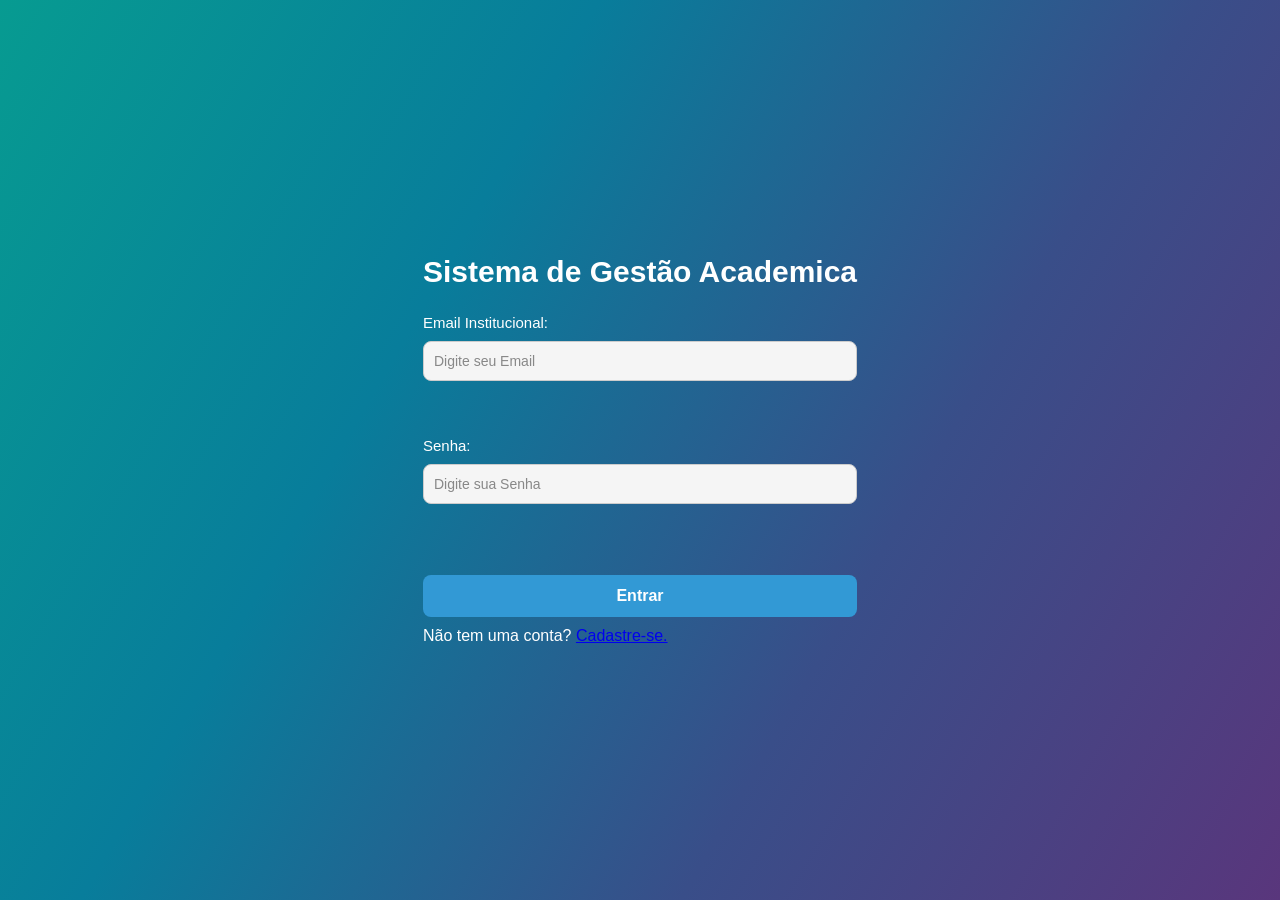
==== index.html @ 7edfbf4e "Primeiro envio do projeto" ====
<!DOCTYPE html>
<html lang="pt-br">
<head>
    <meta charset="UTF-8">
    <meta name="viewport" content="width=device-width, initial-scale=1.0">
    <title>Tela de Login</title>
    <link rel="stylesheet" href="/login.css">
</head>
<body>

    <div>

    <h1>Sistema de Gestão Academica</h1>

    <form>

        <label for="email">Email Institucional:</label>
        <input type="email" id="email" placeholder="Digite seu Email" required>

        <br><br><label for="senha">Senha:</label>
        <input type="password" id="senha" placeholder="Digite sua Senha" required>

        <br><br><button type="submit">Entrar</button>

        <p class="cadastro"> Não tem uma conta? <a href="cadastro.html">Cadastre-se.</a></p>
    </form>

    <script></script>

</div>
</body>


</html>
---- login.css ----
* {
    margin: 0;
    padding: 0;
    box-sizing: border-box;
}

/* Fundo da página */
body {
    min-height: 100vh;
    display: flex;
    justify-content: center;
    align-items: center;
    font-family: Arial, sans-serif;

    background: linear-gradient(
        120deg,
        #079b91,
        #087d9b,
        #394e89,
        #59367c
    );
}

/* Quadro principal */
.login-card {
    width: 350px;
    padding: 30px;
    border-radius: 15px;

    background: rgba(255, 255, 255, 0.15);
    border: 2px solid rgba(255, 255, 255, 0.3);
    box-shadow: 0 5px 20px rgba(0, 0, 0, 0.2);
}

/* Título */
h1 {
    color: white;
    font-size: 30px;
    text-align: center;
    margin-bottom: 25px;
}

/* Formulário */
form {
    display: flex;
    flex-direction: column;
    gap: 10px;
}

/* Identificação dos campos */
label {
    color: white;
    font-size: 15px;
}

/* Campos de entrada */
input {
    width: 100%;
    height: 40px;
    padding: 10px;

    border: 1px solid #ccc;
    border-radius: 8px;
    outline: none;

    background-color: #f5f5f5;
    font-size: 14px;
}

/* Placeholder */
input::placeholder {
    color: #888;
}

/* Campo selecionado */
input:focus {
    border: 2px solid #3299d5;
}

/* Botão */
button {
    width: 100%;
    height: 42px;
    margin-top: 15px;

    border: none;
    border-radius: 8px;
    background-color: #3299d5;
    color: white;

    font-size: 16px;
    font-weight: bold;
    cursor: pointer;
}

/* Efeito do botão */
button:hover {
    background-color: #2384c2;
}

.cadastro {
    color: white;
}

/* Ajuste para telas pequenas */
@media (max-width: 400px) {
    .login-card {
        width: calc(100% - 32px);
        padding: 25px;
    }
}
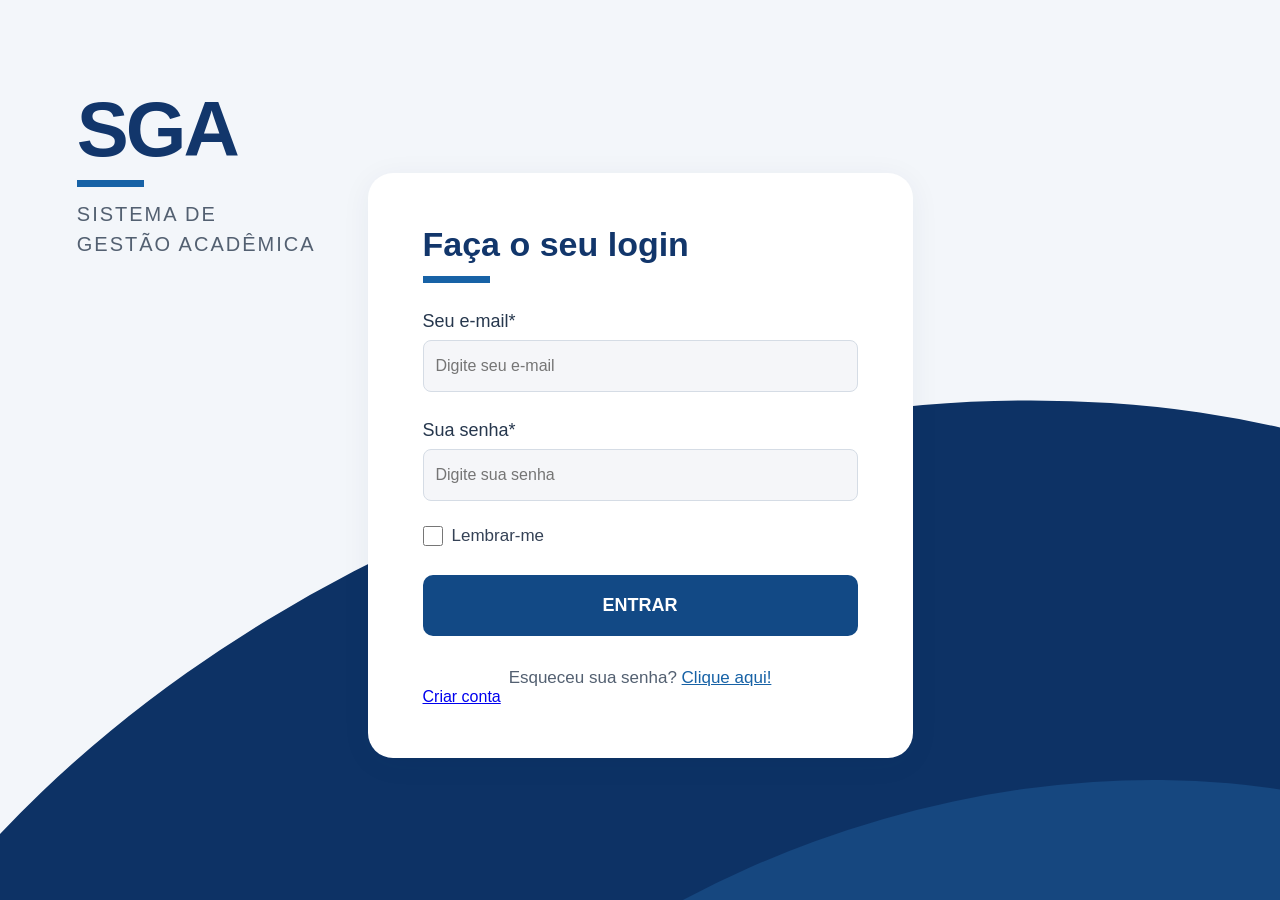
==== commit 8de5977c: "alterações-1" ====
--- a/index.html
+++ b/index.html
@@ -1,34 +1,93 @@
-<!DOCTYPE html>
-<html lang="pt-br">
-<head>
-    <meta charset="UTF-8">
-    <meta name="viewport" content="width=device-width, initial-scale=1.0">
-    <title>Tela de Login</title>
-    <link rel="stylesheet" href="/login.css">
-</head>
-<body>
+<!DOCTYPE html>  <html lang="pt-br">  
+<head>  
+    <meta charset="UTF-8">  
+    <meta name="viewport" content="width=device-width, initial-scale=1.0">  
+    <title>Login - SGA</title>  
+    <link rel="stylesheet" href="login.css">  
+</head>  
+<body>  <main class="container">  
 
-    <div>
+    <!-- Logo do sistema -->  
+    <div class="logo">  
+        <h1>SGA</h1>  
+        <span></span>  
+        <p>SISTEMA DE<br>GESTÃO ACADÊMICA</p>  
+    </div>  
 
-    <h1>Sistema de Gestão Academica</h1>
+    <!-- Fundo decorativo -->  
+    <div class="fundo">  
+        <div class="onda onda1"></div>  
+        <div class="onda onda2"></div>  
+    </div>  
 
-    <form>
+    <!-- Formulário de login -->  
+    <section class="login">  
 
-        <label for="email">Email Institucional:</label>
-        <input type="email" id="email" placeholder="Digite seu Email" required>
+        <h2>Faça o seu login</h2>  
+        <div class="linha"></div>  
 
-        <br><br><label for="senha">Senha:</label>
-        <input type="password" id="senha" placeholder="Digite sua Senha" required>
+        <form id="loginForm">  
 
-        <br><br><button type="submit">Entrar</button>
+            <!-- E-mail -->  
+            <div class="campo">  
+                <label for="email">Seu e-mail*</label>  
+                <input  
+                    type="email"  
+                    id="email"  
+                    name="email"  
+                    placeholder="Digite seu e-mail"  
+                    required  
+                >  
+            </div>  
 
-        <p class="cadastro"> Não tem uma conta? <a href="cadastro.html">Cadastre-se.</a></p>
-    </form>
+            <!-- Senha -->  
+            <div class="campo">  
+                <label for="senha">Sua senha*</label>  
+                <input  
+                    type="password"  
+                    id="senha"  
+                    name="senha"  
+                    placeholder="Digite sua senha"  
+                    required  
+                >  
+            </div>  
 
-    <script></script>
+            <!-- Lembrar-me -->  
+            <div class="lembrar">  
+                <input  
+                    type="checkbox"  
+                    id="lembrar"  
+                    name="lembrar"  
+                >  
+                <label for="lembrar">Lembrar-me</label>  
+            </div>  
 
-</div>
-</body>
+            <!-- Botão entrar -->  
+            <button type="submit" class="botao-entrar">  
+                ENTRAR  
+            </button>  
 
+            <!-- Recuperação de senha -->  
+            <p class="esqueceu">  
+                Esqueceu sua senha?  
+                <a href="#">Clique aqui!</a>  
+            </p>  
 
+            <!-- Botão criar conta -->  
+            <a href="cadastro.html" class="botao-cadastro">  
+                Criar conta  
+            </a>  
+
+            <!-- Mensagem de validação -->  
+            <p id="mensagem"></p>  
+
+        </form>  
+
+    </section>  
+
+</main>  
+
+<script src="login.js"></script>
+
+</body>  
 </html>
--- a/login.css
+++ b/login.css
@@ -4,108 +4,268 @@
     box-sizing: border-box;
 }
 
-/* Fundo da página */
 body {
+    font-family: Arial, Helvetica, sans-serif;
+    background-color: #f3f6fa;
+    color: #152b4a;
     min-height: 100vh;
+}
+
+.container {
+    min-height: 100vh;
+    width: 100%;
+    position: relative;
     display: flex;
+    align-items: center;
     justify-content: center;
-    align-items: center;
-    font-family: Arial, sans-serif;
-
-    background: linear-gradient(
-        120deg,
-        #079b91,
-        #087d9b,
-        #394e89,
-        #59367c
-    );
-}
-
-/* Quadro principal */
-.login-card {
-    width: 350px;
-    padding: 30px;
-    border-radius: 15px;
-
-    background: rgba(255, 255, 255, 0.15);
-    border: 2px solid rgba(255, 255, 255, 0.3);
-    box-shadow: 0 5px 20px rgba(0, 0, 0, 0.2);
-}
-
-/* Título */
-h1 {
-    color: white;
-    font-size: 30px;
-    text-align: center;
-    margin-bottom: 25px;
-}
-
-/* Formulário */
-form {
+    overflow: hidden;
+}
+
+/* Fundo com curvas */
+.fundo {
+    position: absolute;
+    inset: 0;
+    overflow: hidden;
+    z-index: 0;
+    pointer-events: none;
+}
+
+.onda {
+    position: absolute;
+    border-radius: 50%;
+    transform: rotate(-20deg);
+}
+
+.onda1 {
+    background-color: #0d3265;
+    width: 160vw;
+    height: 150vh;
+    left: -20vw;
+    bottom: -100vh;
+}
+
+.onda2 {
+    background-color: #16477f;
+    width: 115vw;
+    height: 115vh;
+    left: 20vw;
+    bottom: -105vh;
+}
+
+/* Logo */
+.logo {
+    position: absolute;
+    top: 10%;
+    left: 6%;
+    z-index: 2;
+}
+
+.logo h1 {
+    font-size: 78px;
+    font-weight: bold;
+    color: #12366b;
+    line-height: 1;
+    letter-spacing: -3px;
+}
+
+.logo span {
+    display: block;
+    width: 67px;
+    height: 7px;
+    background-color: #1762a6;
+    margin: 12px 0;
+}
+
+.logo p {
+    font-size: 20px;
+    color: #536071;
+    line-height: 1.5;
+    letter-spacing: 2px;
+}
+
+/* Cartão de login */
+.login {
+    position: relative;
+    z-index: 2;
+    width: 545px;
+    padding: 52px 55px;
+    background-color: #ffffff;
+    border-radius: 25px;
+    box-shadow: 0 5px 30px rgba(20, 45, 80, 0.06);
+    margin-top: 30px;
+}
+
+.login h2 {
+    font-size: 34px;
+    color: #12366b;
+    margin-bottom: 12px;
+}
+
+.linha {
+    width: 67px;
+    height: 7px;
+    background-color: #1762a6;
+    margin-bottom: 28px;
+}
+
+/* Campos */
+.campo {
     display: flex;
     flex-direction: column;
-    gap: 10px;
-}
-
-/* Identificação dos campos */
-label {
-    color: white;
-    font-size: 15px;
-}
-
-/* Campos de entrada */
-input {
+    margin-bottom: 28px;
+}
+
+.campo label {
+    font-size: 18px;
+    color: #26374d;
+    margin-bottom: 8px;
+}
+
+.campo input {
     width: 100%;
-    height: 40px;
-    padding: 10px;
-
-    border: 1px solid #ccc;
+    height: 52px;
+    border: 1px solid #d5dce5;
     border-radius: 8px;
+    background-color: #f5f6f9;
+    padding: 0 12px;
+    font-size: 16px;
     outline: none;
-
-    background-color: #f5f5f5;
-    font-size: 14px;
-}
-
-/* Placeholder */
-input::placeholder {
-    color: #888;
-}
-
-/* Campo selecionado */
-input:focus {
-    border: 2px solid #3299d5;
+    transition: 0.3s;
+}
+
+.campo input:focus {
+    border-color: #1762a6;
+    box-shadow: 0 0 0 3px rgba(23, 98, 166, 0.12);
+}
+
+/* Lembrar-me */
+.lembrar {
+    display: flex;
+    align-items: center;
+    gap: 9px;
+    margin-top: -3px;
+    margin-bottom: 29px;
+}
+
+.lembrar input {
+    width: 20px;
+    height: 20px;
+    accent-color: #14508d;
+    cursor: pointer;
+}
+
+.lembrar label {
+    font-size: 17px;
+    color: #354256;
+    cursor: pointer;
 }
 
 /* Botão */
 button {
     width: 100%;
-    height: 42px;
-    margin-top: 15px;
-
+    height: 61px;
+    background-color: #124985;
+    color: white;
     border: none;
-    border-radius: 8px;
-    background-color: #3299d5;
-    color: white;
-
-    font-size: 16px;
+    border-radius: 10px;
+    font-size: 18px;
     font-weight: bold;
     cursor: pointer;
-}
-
-/* Efeito do botão */
+    transition: 0.3s;
+}
+
 button:hover {
-    background-color: #2384c2;
-}
-
-.cadastro {
-    color: white;
-}
-
-/* Ajuste para telas pequenas */
-@media (max-width: 400px) {
-    .login-card {
-        width: calc(100% - 32px);
-        padding: 25px;
+    background-color: #0d3265;
+}
+
+/* Esqueceu a senha */
+.esqueceu {
+    text-align: center;
+    margin-top: 32px;
+    font-size: 17px;
+    color: #536071;
+}
+
+.esqueceu a {
+    color: #1762a6;
+    text-decoration: underline;
+    font-weight: 500;
+}
+
+.esqueceu a:hover {
+    color: #0d3265;
+}
+
+/* Responsividade */
+@media (max-width: 768px) {
+    .container {
+        flex-direction: column;
+        justify-content: center;
+        padding: 30px 20px;
+        gap: 30px;
+    }
+
+    .logo {
+        position: relative;
+        top: auto;
+        left: auto;
+        align-self: flex-start;
+        margin-left: 5%;
+    }
+
+    .logo h1 {
+        font-size: 55px;
+    }
+
+    .logo p {
+        font-size: 15px;
+    }
+
+    .login {
+        width: 100%;
+        max-width: 480px;
+        padding: 35px 28px;
+        margin-top: 0;
+        border-radius: 20px;
+    }
+
+    .login h2 {
+        font-size: 27px;
+    }
+
+    .campo label {
+        font-size: 16px;
+    }
+
+    .esqueceu {
+        font-size: 14px;
+    }
+
+    .onda1 {
+        width: 200vw;
+        height: 100vh;
+        left: -45vw;
+        bottom: -75vh;
+    }
+
+    .onda2 {
+        width: 150vw;
+        height: 80vh;
+        left: 15vw;
+        bottom: -75vh;
+    }
+}
+
+@media (max-width: 380px) {
+    .login {
+        padding: 28px 20px;
+    }
+
+    .login h2 {
+        font-size: 24px;
+    }
+
+    .esqueceu {
+        font-size: 13px;
     }
 }
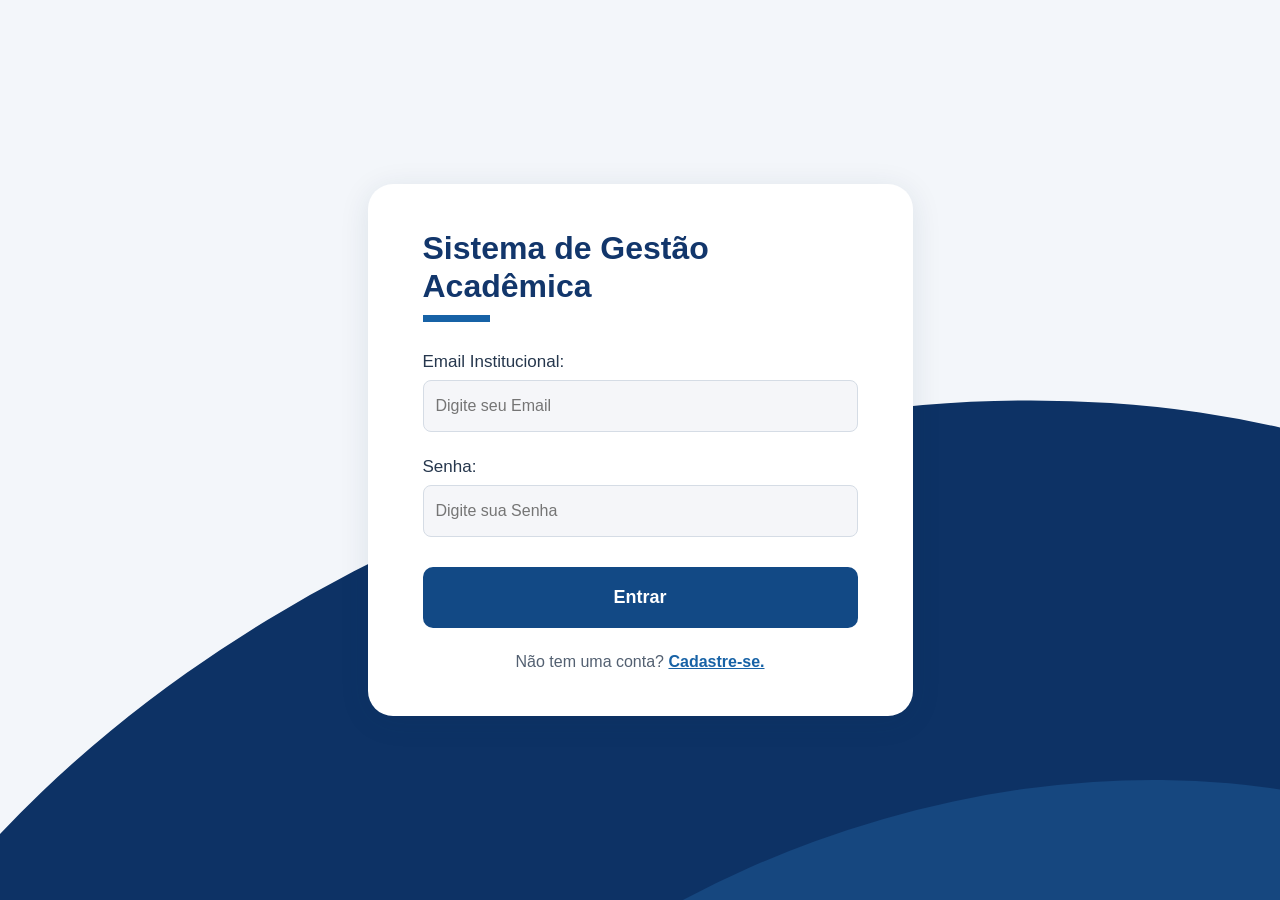
==== commit 73ef3ccd: "alterações-2" ====
--- a/index.html
+++ b/index.html
@@ -1,93 +1,71 @@
-<!DOCTYPE html>  <html lang="pt-br">  
-<head>  
-    <meta charset="UTF-8">  
-    <meta name="viewport" content="width=device-width, initial-scale=1.0">  
-    <title>Login - SGA</title>  
-    <link rel="stylesheet" href="login.css">  
-</head>  
-<body>  <main class="container">  
+<!DOCTYPE html>
+<html lang="pt-br">
 
-    <!-- Logo do sistema -->  
-    <div class="logo">  
-        <h1>SGA</h1>  
-        <span></span>  
-        <p>SISTEMA DE<br>GESTÃO ACADÊMICA</p>  
-    </div>  
+<head>
+    <meta charset="UTF-8">
+    <meta name="viewport" content="width=device-width, initial-scale=1.0">
 
-    <!-- Fundo decorativo -->  
-    <div class="fundo">  
-        <div class="onda onda1"></div>  
-        <div class="onda onda2"></div>  
-    </div>  
+    <title>Tela de Login</title>
 
-    <!-- Formulário de login -->  
-    <section class="login">  
+    <link rel="stylesheet" href="login.css">
+</head>
 
-        <h2>Faça o seu login</h2>  
-        <div class="linha"></div>  
+<body>
 
-        <form id="loginForm">  
+    <div class="container">
 
-            <!-- E-mail -->  
-            <div class="campo">  
-                <label for="email">Seu e-mail*</label>  
-                <input  
-                    type="email"  
-                    id="email"  
-                    name="email"  
-                    placeholder="Digite seu e-mail"  
-                    required  
-                >  
-            </div>  
+        <!-- Fundo azul -->
+        <div class="fundo">
 
-            <!-- Senha -->  
-            <div class="campo">  
-                <label for="senha">Sua senha*</label>  
-                <input  
-                    type="password"  
-                    id="senha"  
-                    name="senha"  
-                    placeholder="Digite sua senha"  
-                    required  
-                >  
-            </div>  
+            <div class="onda onda1"></div>
+            <div class="onda onda2"></div>
 
-            <!-- Lembrar-me -->  
-            <div class="lembrar">  
-                <input  
-                    type="checkbox"  
-                    id="lembrar"  
-                    name="lembrar"  
-                >  
-                <label for="lembrar">Lembrar-me</label>  
-            </div>  
+        </div>
 
-            <!-- Botão entrar -->  
-            <button type="submit" class="botao-entrar">  
-                ENTRAR  
-            </button>  
+        <!-- Cartão de login -->
+        <div class="conteudo">
 
-            <!-- Recuperação de senha -->  
-            <p class="esqueceu">  
-                Esqueceu sua senha?  
-                <a href="#">Clique aqui!</a>  
-            </p>  
+            <h1>Sistema de Gestão Acadêmica</h1>
 
-            <!-- Botão criar conta -->  
-            <a href="cadastro.html" class="botao-cadastro">  
-                Criar conta  
-            </a>  
+            <div class="linha"></div>
 
-            <!-- Mensagem de validação -->  
-            <p id="mensagem"></p>  
+            <form id="formLogin">
 
-        </form>  
+                <label for="email">Email Institucional:</label>
 
-    </section>  
+                <input
+                    type="email"
+                    id="email"
+                    placeholder="Digite seu Email"
+                    required
+                >
 
-</main>  
+                <label for="senha">Senha:</label>
 
-<script src="login.js"></script>
+                <input
+                    type="password"
+                    id="senha"
+                    placeholder="Digite sua Senha"
+                    required
+                >
 
-</body>  
-</html>+                <button type="submit">Entrar</button>
+
+                <p class="cadastro">
+                    Não tem uma conta?
+                    <a href="cadastro.html">Cadastre-se.</a>
+                </p>
+
+                <p id="mensagem"></p>
+
+            </form>
+
+             <script src="login.js"></script>
+
+        </div>
+
+    </div>
+
+</body>
+
+</html>
--- a/login.css
+++ b/login.css
@@ -1,271 +1,194 @@
-* {
-    margin: 0;
-    padding: 0;
-    box-sizing: border-box;
-}
+  * {
+            margin: 0;
+            padding: 0;
+            box-sizing: border-box;
+        }
 
-body {
-    font-family: Arial, Helvetica, sans-serif;
-    background-color: #f3f6fa;
-    color: #152b4a;
-    min-height: 100vh;
-}
+        body {
+            font-family: Arial, Helvetica, sans-serif;
+            background-color: #f3f6fa;
+            color: #152b4a;
+            min-height: 100vh;
+        }
 
-.container {
-    min-height: 100vh;
-    width: 100%;
-    position: relative;
-    display: flex;
-    align-items: center;
-    justify-content: center;
-    overflow: hidden;
-}
+        .container {
+            min-height: 100vh;
+            width: 100%;
+            position: relative;
+            display: flex;
+            align-items: center;
+            justify-content: center;
+            overflow: hidden;
+        }
 
-/* Fundo com curvas */
-.fundo {
-    position: absolute;
-    inset: 0;
-    overflow: hidden;
-    z-index: 0;
-    pointer-events: none;
-}
+        /* Fundo */
+        .fundo {
+            position: absolute;
+            inset: 0;
+            overflow: hidden;
+            z-index: 0;
+            pointer-events: none;
+        }
 
-.onda {
-    position: absolute;
-    border-radius: 50%;
-    transform: rotate(-20deg);
-}
+        .onda {
+            position: absolute;
+            border-radius: 50%;
+            transform: rotate(-20deg);
+        }
 
-.onda1 {
-    background-color: #0d3265;
-    width: 160vw;
-    height: 150vh;
-    left: -20vw;
-    bottom: -100vh;
-}
+        .onda1 {
+            background-color: #0d3265;
+            width: 160vw;
+            height: 150vh;
+            left: -20vw;
+            bottom: -100vh;
+        }
 
-.onda2 {
-    background-color: #16477f;
-    width: 115vw;
-    height: 115vh;
-    left: 20vw;
-    bottom: -105vh;
-}
+        .onda2 {
+            background-color: #16477f;
+            width: 115vw;
+            height: 115vh;
+            left: 20vw;
+            bottom: -105vh;
+        }
 
-/* Logo */
-.logo {
-    position: absolute;
-    top: 10%;
-    left: 6%;
-    z-index: 2;
-}
+        /* Conteúdo */
+        .conteudo {
+            position: relative;
+            z-index: 2;
+            width: 545px;
+            padding: 45px 55px;
+            background-color: white;
+            border-radius: 25px;
+            box-shadow: 0 5px 30px rgba(20, 45, 80, 0.10);
+        }
 
-.logo h1 {
-    font-size: 78px;
-    font-weight: bold;
-    color: #12366b;
-    line-height: 1;
-    letter-spacing: -3px;
-}
+        h1 {
+            font-size: 32px;
+            color: #12366b;
+            margin-bottom: 10px;
+            line-height: 1.2;
+        }
 
-.logo span {
-    display: block;
-    width: 67px;
-    height: 7px;
-    background-color: #1762a6;
-    margin: 12px 0;
-}
+        .linha {
+            width: 67px;
+            height: 7px;
+            background-color: #1762a6;
+            margin-bottom: 30px;
+        }
 
-.logo p {
-    font-size: 20px;
-    color: #536071;
-    line-height: 1.5;
-    letter-spacing: 2px;
-}
+        form {
+            width: 100%;
+        }
 
-/* Cartão de login */
-.login {
-    position: relative;
-    z-index: 2;
-    width: 545px;
-    padding: 52px 55px;
-    background-color: #ffffff;
-    border-radius: 25px;
-    box-shadow: 0 5px 30px rgba(20, 45, 80, 0.06);
-    margin-top: 30px;
-}
+        label {
+            display: block;
+            font-size: 17px;
+            color: #26374d;
+            margin-bottom: 8px;
+        }
 
-.login h2 {
-    font-size: 34px;
-    color: #12366b;
-    margin-bottom: 12px;
-}
+        input[type="email"],
+        input[type="password"] {
+            width: 100%;
+            height: 52px;
+            border: 1px solid #d5dce5;
+            border-radius: 8px;
+            background-color: #f5f6f9;
+            padding: 0 12px;
+            font-size: 16px;
+            outline: none;
+            transition: 0.3s;
+            margin-bottom: 25px;
+        }
 
-.linha {
-    width: 67px;
-    height: 7px;
-    background-color: #1762a6;
-    margin-bottom: 28px;
-}
+        input[type="email"]:focus,
+        input[type="password"]:focus {
+            border-color: #1762a6;
+            box-shadow: 0 0 0 3px rgba(23, 98, 166, 0.12);
+        }
 
-/* Campos */
-.campo {
-    display: flex;
-    flex-direction: column;
-    margin-bottom: 28px;
-}
+        button {
+            width: 100%;
+            height: 61px;
+            background-color: #124985;
+            color: white;
+            border: none;
+            border-radius: 10px;
+            font-size: 18px;
+            font-weight: bold;
+            cursor: pointer;
+            transition: 0.3s;
+            margin-top: 5px;
+        }
 
-.campo label {
-    font-size: 18px;
-    color: #26374d;
-    margin-bottom: 8px;
-}
+        button:hover {
+            background-color: #0d3265;
+        }
 
-.campo input {
-    width: 100%;
-    height: 52px;
-    border: 1px solid #d5dce5;
-    border-radius: 8px;
-    background-color: #f5f6f9;
-    padding: 0 12px;
-    font-size: 16px;
-    outline: none;
-    transition: 0.3s;
-}
+        .cadastro {
+            text-align: center;
+            margin-top: 25px;
+            font-size: 16px;
+            color: #536071;
+        }
 
-.campo input:focus {
-    border-color: #1762a6;
-    box-shadow: 0 0 0 3px rgba(23, 98, 166, 0.12);
-}
+        .cadastro a {
+            color: #1762a6;
+            text-decoration: underline;
+            font-weight: bold;
+        }
 
-/* Lembrar-me */
-.lembrar {
-    display: flex;
-    align-items: center;
-    gap: 9px;
-    margin-top: -3px;
-    margin-bottom: 29px;
-}
+        .cadastro a:hover {
+            color: #0d3265;
+        }
 
-.lembrar input {
-    width: 20px;
-    height: 20px;
-    accent-color: #14508d;
-    cursor: pointer;
-}
+        /* Responsividade */
+        @media (max-width: 768px) {
+            .container {
+                padding: 25px 20px;
+            }
 
-.lembrar label {
-    font-size: 17px;
-    color: #354256;
-    cursor: pointer;
-}
+            .conteudo {
+                width: 100%;
+                max-width: 480px;
+                padding: 35px 28px;
+                border-radius: 20px;
+            }
 
-/* Botão */
-button {
-    width: 100%;
-    height: 61px;
-    background-color: #124985;
-    color: white;
-    border: none;
-    border-radius: 10px;
-    font-size: 18px;
-    font-weight: bold;
-    cursor: pointer;
-    transition: 0.3s;
-}
+            h1 {
+                font-size: 27px;
+            }
 
-button:hover {
-    background-color: #0d3265;
-}
+            label {
+                font-size: 16px;
+            }
 
-/* Esqueceu a senha */
-.esqueceu {
-    text-align: center;
-    margin-top: 32px;
-    font-size: 17px;
-    color: #536071;
-}
+            .onda1 {
+                width: 200vw;
+                height: 100vh;
+                left: -45vw;
+                bottom: -75vh;
+            }
 
-.esqueceu a {
-    color: #1762a6;
-    text-decoration: underline;
-    font-weight: 500;
-}
+            .onda2 {
+                width: 150vw;
+                height: 80vh;
+                left: 15vw;
+                bottom: -75vh;
+            }
+        }
 
-.esqueceu a:hover {
-    color: #0d3265;
-}
+        @media (max-width: 380px) {
+            .conteudo {
+                padding: 28px 20px;
+            }
 
-/* Responsividade */
-@media (max-width: 768px) {
-    .container {
-        flex-direction: column;
-        justify-content: center;
-        padding: 30px 20px;
-        gap: 30px;
-    }
+            h1 {
+                font-size: 24px;
+            }
 
-    .logo {
-        position: relative;
-        top: auto;
-        left: auto;
-        align-self: flex-start;
-        margin-left: 5%;
-    }
-
-    .logo h1 {
-        font-size: 55px;
-    }
-
-    .logo p {
-        font-size: 15px;
-    }
-
-    .login {
-        width: 100%;
-        max-width: 480px;
-        padding: 35px 28px;
-        margin-top: 0;
-        border-radius: 20px;
-    }
-
-    .login h2 {
-        font-size: 27px;
-    }
-
-    .campo label {
-        font-size: 16px;
-    }
-
-    .esqueceu {
-        font-size: 14px;
-    }
-
-    .onda1 {
-        width: 200vw;
-        height: 100vh;
-        left: -45vw;
-        bottom: -75vh;
-    }
-
-    .onda2 {
-        width: 150vw;
-        height: 80vh;
-        left: 15vw;
-        bottom: -75vh;
-    }
-}
-
-@media (max-width: 380px) {
-    .login {
-        padding: 28px 20px;
-    }
-
-    .login h2 {
-        font-size: 24px;
-    }
-
-    .esqueceu {
-        font-size: 13px;
-    }
-}+            .cadastro {
+                font-size: 14px;
+            }
+        }
